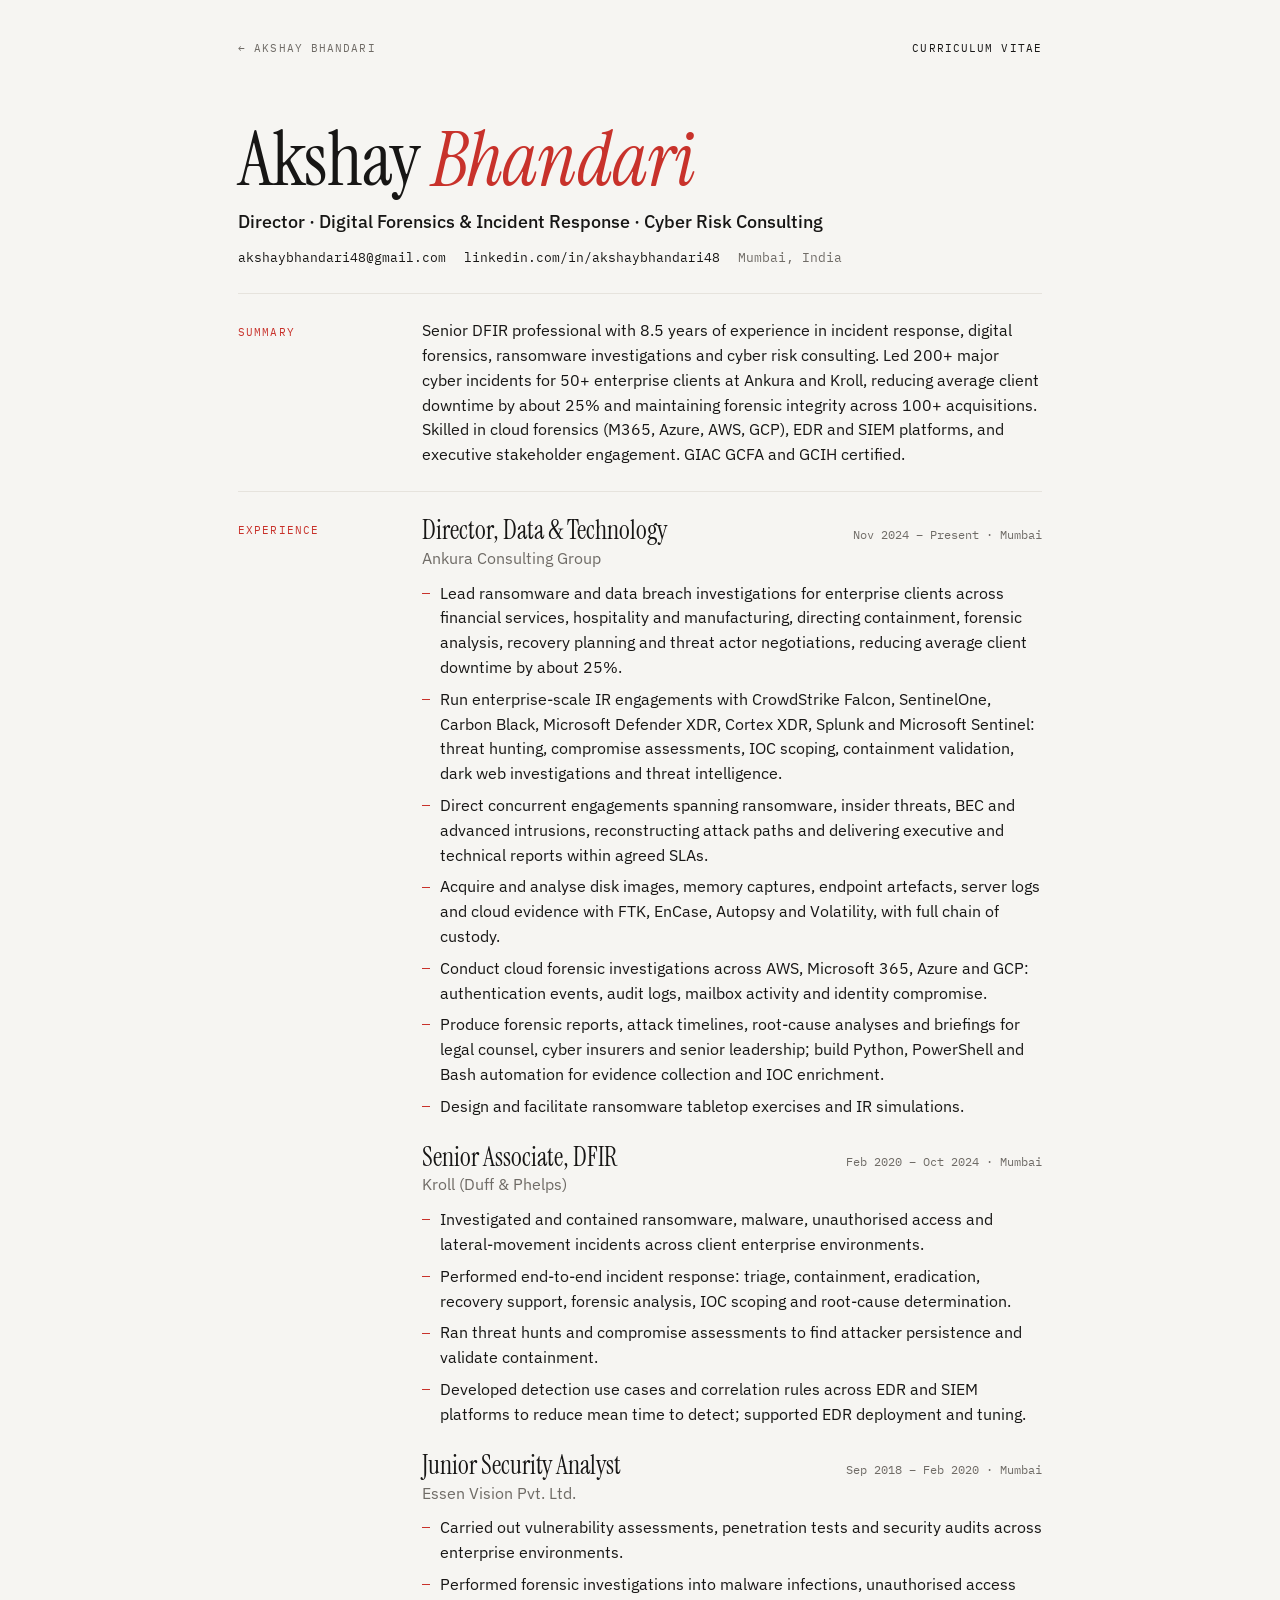
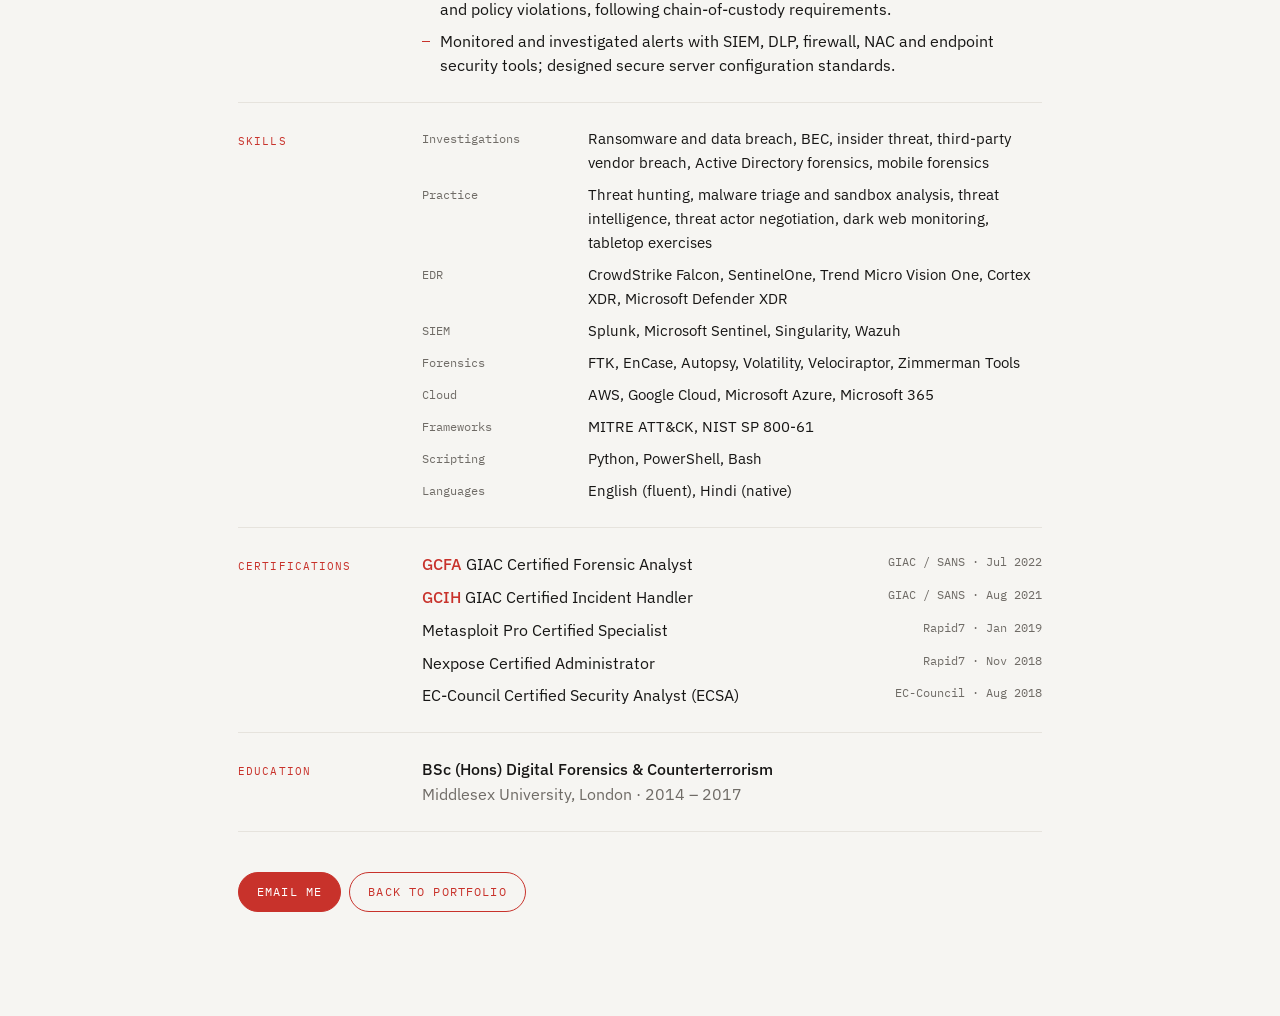
==== cv.html @ 9feb0d9c "Initial commit: personal DFIR portfolio site Co-Authored-By: Claude Opus 5.5 <noreply@anthropic.com>" ====
<!doctype html>
<html lang="en">
<head>
<meta charset="utf-8">
<meta name="viewport" content="width=device-width, initial-scale=1, viewport-fit=cover">
<title>Akshay Bhandari · CV</title>
<meta name="description" content="CV of Akshay Bhandari, Director, Digital Forensics & Incident Response.">
<link rel="icon" href="data:image/svg+xml,%3Csvg xmlns='http://www.w3.org/2000/svg' viewBox='0 0 64 64'%3E%3Crect width='64' height='64' rx='14' fill='%23c8322b'/%3E%3Ctext x='32' y='44' font-family='Georgia,serif' font-size='32' fill='%23fff' text-anchor='middle'%3EAB%3C/text%3E%3C/svg%3E">
<link rel="preconnect" href="https://fonts.googleapis.com">
<link rel="preconnect" href="https://fonts.gstatic.com" crossorigin>
<link rel="stylesheet" href="https://fonts.googleapis.com/css2?family=Instrument+Serif:ital@0;1&family=IBM+Plex+Mono:wght@400;500&family=IBM+Plex+Sans:wght@400;500&display=swap">
<link rel="stylesheet" href="css/tokens.css">
<link rel="stylesheet" href="css/base.css">
<style>
  /* CV page: one column, readable, prints cleanly */
  .cv { max-width: 860px; margin: 0 auto; padding-block: var(--space-4) var(--space-6); }
  .cv-nav { display: flex; justify-content: space-between; align-items: center; gap: 12px; font-family: var(--font-mono); font-size: var(--text-2xs); letter-spacing: .1em; text-transform: uppercase; }
  .cv-nav a { text-decoration: none; color: var(--muted); }
  .cv-nav a:hover { color: var(--fg); }
  .cv-head { margin-top: var(--space-5); padding-bottom: var(--space-3); border-bottom: 1px solid var(--line); }
  .cv-name { font-family: var(--font-display); font-weight: 400; font-size: clamp(44px, 7vw, 76px); line-height: 1; letter-spacing: -.01em; }
  .cv-name em { color: var(--accent); }
  .cv-title { margin-top: 10px; font-weight: 500; font-size: 18px; }
  .cv-contact { margin-top: 12px; display: flex; flex-wrap: wrap; gap: 6px 18px; font-family: var(--font-mono); font-size: 13px; color: var(--muted); }
  .cv-contact a { color: var(--fg); text-decoration: none; }
  .cv-contact a:hover { color: var(--accent); }
  .cv-section { display: grid; grid-template-columns: 160px minmax(0, 1fr); gap: var(--space-3); padding-block: var(--space-3); border-bottom: 1px solid var(--line); }
  .cv-section > h2 { font-family: var(--font-mono); font-weight: 400; font-size: var(--text-2xs); letter-spacing: .1em; text-transform: uppercase; color: var(--accent); padding-top: 6px; }
  .cv-section p, .cv-section li { font-size: 15.5px; line-height: 1.6; }
  .cv-role + .cv-role { margin-top: var(--space-3); }
  .cv-role-head { display: flex; justify-content: space-between; align-items: baseline; gap: 4px 16px; flex-wrap: wrap; }
  .cv-role h3 { font-family: var(--font-display); font-weight: 400; font-size: 26px; line-height: 1.15; }
  .cv-when { font-family: var(--font-mono); font-size: var(--text-xs); color: var(--muted); }
  .cv-org { color: var(--muted); font-size: 15px; }
  .cv-list { margin-top: 10px; padding: 0; list-style: none; display: grid; gap: 7px; }
  .cv-list li { position: relative; padding-left: 18px; }
  .cv-list li::before { content: ""; position: absolute; left: 0; top: .78em; width: 8px; height: 1px; background: var(--accent); }
  .cv-grid { display: grid; grid-template-columns: 150px minmax(0, 1fr); gap: 8px 16px; }
  .cv-grid dt { font-family: var(--font-mono); font-size: var(--text-xs); color: var(--muted); padding-top: 2px; }
  .cv-grid dd { margin: 0; font-size: 15px; }
  .cv-certs { padding: 0; list-style: none; display: grid; gap: 8px; }
  .cv-certs li { display: flex; justify-content: space-between; gap: 4px 16px; flex-wrap: wrap; }
  .cv-certs li span:last-child { font-family: var(--font-mono); font-size: var(--text-xs); color: var(--muted); }
  .cv-certs strong { font-weight: 500; color: var(--accent); }
  @media (max-width: 720px) {
    .cv-section { grid-template-columns: 1fr; gap: 8px; }
    .cv-grid { grid-template-columns: 1fr; gap: 2px; }
    .cv-grid dd { margin-bottom: 8px; }
  }
  @media print {
    .cv-nav, .cv-actions { display: none; }
    body { background: #fff; }
    .cv { padding-block: 0; }
  }
</style>
</head>
<body>
<div class="container cv">
  <nav class="cv-nav" aria-label="Back">
    <a href="index.html">← Akshay Bhandari</a>
    <span>Curriculum vitae</span>
  </nav>

  <header class="cv-head">
    <h1 class="cv-name">Akshay <em>Bhandari</em></h1>
    <p class="cv-title">Director · Digital Forensics &amp; Incident Response · Cyber Risk Consulting</p>
    <p class="cv-contact">
      <a href="mailto:akshaybhandari48@gmail.com">akshaybhandari48@gmail.com</a>
      <a href="https://www.linkedin.com/in/akshaybhandari48/" target="_blank" rel="noopener">linkedin.com/in/akshaybhandari48</a>
      <span>Mumbai, India</span>
    </p>
  </header>

  <section class="cv-section" aria-labelledby="cv-summary">
    <h2 id="cv-summary">Summary</h2>
    <p>Senior DFIR professional with 8.5 years of experience in incident response, digital forensics, ransomware investigations and cyber risk consulting. Led 200+ major cyber incidents for 50+ enterprise clients at Ankura and Kroll, reducing average client downtime by about 25% and maintaining forensic integrity across 100+ acquisitions. Skilled in cloud forensics (M365, Azure, AWS, GCP), EDR and SIEM platforms, and executive stakeholder engagement. GIAC GCFA and GCIH certified.</p>
  </section>

  <section class="cv-section" aria-labelledby="cv-experience">
    <h2 id="cv-experience">Experience</h2>
    <div>
      <div class="cv-role">
        <div class="cv-role-head"><h3>Director, Data &amp; Technology</h3><span class="cv-when">Nov 2024 – Present · Mumbai</span></div>
        <p class="cv-org">Ankura Consulting Group</p>
        <ul class="cv-list">
          <li>Lead ransomware and data breach investigations for enterprise clients across financial services, hospitality and manufacturing, directing containment, forensic analysis, recovery planning and threat actor negotiations, reducing average client downtime by about 25%.</li>
          <li>Run enterprise-scale IR engagements with CrowdStrike Falcon, SentinelOne, Carbon Black, Microsoft Defender XDR, Cortex XDR, Splunk and Microsoft Sentinel: threat hunting, compromise assessments, IOC scoping, containment validation, dark web investigations and threat intelligence.</li>
          <li>Direct concurrent engagements spanning ransomware, insider threats, BEC and advanced intrusions, reconstructing attack paths and delivering executive and technical reports within agreed SLAs.</li>
          <li>Acquire and analyse disk images, memory captures, endpoint artefacts, server logs and cloud evidence with FTK, EnCase, Autopsy and Volatility, with full chain of custody.</li>
          <li>Conduct cloud forensic investigations across AWS, Microsoft 365, Azure and GCP: authentication events, audit logs, mailbox activity and identity compromise.</li>
          <li>Produce forensic reports, attack timelines, root-cause analyses and briefings for legal counsel, cyber insurers and senior leadership; build Python, PowerShell and Bash automation for evidence collection and IOC enrichment.</li>
          <li>Design and facilitate ransomware tabletop exercises and IR simulations.</li>
        </ul>
      </div>
      <div class="cv-role">
        <div class="cv-role-head"><h3>Senior Associate, DFIR</h3><span class="cv-when">Feb 2020 – Oct 2024 · Mumbai</span></div>
        <p class="cv-org">Kroll (Duff &amp; Phelps)</p>
        <ul class="cv-list">
          <li>Investigated and contained ransomware, malware, unauthorised access and lateral-movement incidents across client enterprise environments.</li>
          <li>Performed end-to-end incident response: triage, containment, eradication, recovery support, forensic analysis, IOC scoping and root-cause determination.</li>
          <li>Ran threat hunts and compromise assessments to find attacker persistence and validate containment.</li>
          <li>Developed detection use cases and correlation rules across EDR and SIEM platforms to reduce mean time to detect; supported EDR deployment and tuning.</li>
        </ul>
      </div>
      <div class="cv-role">
        <div class="cv-role-head"><h3>Junior Security Analyst</h3><span class="cv-when">Sep 2018 – Feb 2020 · Mumbai</span></div>
        <p class="cv-org">Essen Vision Pvt. Ltd.</p>
        <ul class="cv-list">
          <li>Carried out vulnerability assessments, penetration tests and security audits across enterprise environments.</li>
          <li>Performed forensic investigations into malware infections, unauthorised access and policy violations, following chain-of-custody requirements.</li>
          <li>Monitored and investigated alerts with SIEM, DLP, firewall, NAC and endpoint security tools; designed secure server configuration standards.</li>
        </ul>
      </div>
    </div>
  </section>

  <section class="cv-section" aria-labelledby="cv-skills">
    <h2 id="cv-skills">Skills</h2>
    <dl class="cv-grid">
      <dt>Investigations</dt><dd>Ransomware and data breach, BEC, insider threat, third-party vendor breach, Active Directory forensics, mobile forensics</dd>
      <dt>Practice</dt><dd>Threat hunting, malware triage and sandbox analysis, threat intelligence, threat actor negotiation, dark web monitoring, tabletop exercises</dd>
      <dt>EDR</dt><dd>CrowdStrike Falcon, SentinelOne, Trend Micro Vision One, Cortex XDR, Microsoft Defender XDR</dd>
      <dt>SIEM</dt><dd>Splunk, Microsoft Sentinel, Singularity, Wazuh</dd>
      <dt>Forensics</dt><dd>FTK, EnCase, Autopsy, Volatility, Velociraptor, Zimmerman Tools</dd>
      <dt>Cloud</dt><dd>AWS, Google Cloud, Microsoft Azure, Microsoft 365</dd>
      <dt>Frameworks</dt><dd>MITRE ATT&amp;CK, NIST SP 800-61</dd>
      <dt>Scripting</dt><dd>Python, PowerShell, Bash</dd>
      <dt>Languages</dt><dd>English (fluent), Hindi (native)</dd>
    </dl>
  </section>

  <section class="cv-section" aria-labelledby="cv-certs">
    <h2 id="cv-certs">Certifications</h2>
    <ul class="cv-certs">
      <li><span><strong>GCFA</strong> GIAC Certified Forensic Analyst</span><span>GIAC / SANS · Jul 2022</span></li>
      <li><span><strong>GCIH</strong> GIAC Certified Incident Handler</span><span>GIAC / SANS · Aug 2021</span></li>
      <li><span>Metasploit Pro Certified Specialist</span><span>Rapid7 · Jan 2019</span></li>
      <li><span>Nexpose Certified Administrator</span><span>Rapid7 · Nov 2018</span></li>
      <li><span>EC-Council Certified Security Analyst (ECSA)</span><span>EC-Council · Aug 2018</span></li>
    </ul>
  </section>

  <section class="cv-section" aria-labelledby="cv-edu">
    <h2 id="cv-edu">Education</h2>
    <div>
      <p><strong style="font-weight:500">BSc (Hons) Digital Forensics &amp; Counterterrorism</strong></p>
      <p class="cv-org">Middlesex University, London · 2014 – 2017</p>
    </div>
  </section>

  <div class="cta-row cv-actions" style="margin-top: var(--space-4)">
    <a class="btn btn-primary" href="mailto:akshaybhandari48@gmail.com">Email me</a>
    <a class="btn" href="index.html">Back to portfolio</a>
  </div>
</div>
</body>
</html>
---- css/tokens.css ----
/* ==========================================================
   Design tokens
   Change the look of the whole site from this one file.
   ========================================================== */

:root {
  /* ---------- Type ---------- */
  --font-display: "Instrument Serif", "Iowan Old Style", "Times New Roman", serif;
  --font-body: "IBM Plex Sans", -apple-system, "Segoe UI", Roboto, sans-serif;
  --font-mono: "IBM Plex Mono", ui-monospace, "SF Mono", Menlo, monospace;

  --text-2xs: 11px;                        /* mono labels, chips */
  --text-xs: 12px;                         /* footer, small meta */
  --text-sm: 13.5px;                       /* hero corner notes */
  --text-base: 16px;                       /* body copy */
  --text-lg: 19px;                         /* lead paragraphs */
  --text-xl: clamp(28px, 3.2vw, 40px);     /* section statements */
  --text-2xl: clamp(40px, 6vw, 80px);      /* contact headline */
  --text-hero: clamp(52px, 10.5vw, 164px); /* the big name in the hero */
  --text-corner: clamp(22px, 2.3vw, 30px); /* hero corner sentences */

  --leading-tight: 1.05;
  --leading-snug: 1.25;
  --leading-body: 1.6;

  /* ---------- Space & shape ---------- */
  --gutter: 28px;
  --space-1: 8px;
  --space-2: 16px;
  --space-3: 24px;
  --space-4: 40px;
  --space-5: 64px;
  --space-6: 104px;
  --maxw: 1200px;
  --radius: 12px;

  /* ---------- Hero / badge (read by js/lanyard.js) ---------- */
  --stage-h: 700px;
  --badge-w: 200px;
  --anchor-x: 0.56;   /* where the lanyard hangs from, 0 = left edge, 1 = right edge */

  /* ---------- Metal parts (same in every palette) ---------- */
  --metal-hi: #f2f3f7;
  --metal-mid: #a9aab7;
  --metal-lo: #6c6d7c;

  /* ---------- Palette: Evidence tape (light, used in light and dark mode) ---------- */
  color-scheme: light;
  --bg: #f6f5f2;
  --surface: #ffffff;
  --fg: #171615;
  --muted: #6f6b66;
  --line: #e6e3dd;
  --accent: #c8322b;        /* evidence-bag red */
  --strap: #c8322b;         /* red lanyard, like evidence tape */
  --strap-hi: #e2645d;
  --card: #ffffff;
  --card-fg: #171615;
  --card-muted: #8a857e;
  --card-line: #ece9e3;
  --card-accent: #c8322b;
  --sleeve: rgba(255, 255, 255, 0.62);
  --sleeve-edge: rgba(23, 22, 21, 0.12);
  --shadow: rgba(23, 22, 21, 0.24);
  --rope-shadow: 0.16;      /* strength of the straps' shadow on the wall */
  --code-bg: #1b1a19;
}

@media (max-width: 720px) {
  :root {
    --gutter: 16px;
    --stage-h: 580px;
    --badge-w: 168px;
    --anchor-x: 0.72;
    --space-6: 72px;
  }
}
---- css/base.css ----
/* Base: reset, page defaults, shared helpers */

*, *::before, *::after { box-sizing: border-box; }
html { -webkit-text-size-adjust: 100%; }
html, body { overflow-x: clip; }  /* clip, not hidden: hidden breaks position: sticky */
html { scroll-behavior: smooth; }
@media (prefers-reduced-motion: reduce) { html { scroll-behavior: auto; } }
main:focus { outline: none; }
body {
  margin: 0;
  background: var(--bg);
  color: var(--fg);
  font-family: var(--font-body);
  font-size: var(--text-base);
  line-height: var(--leading-body);
  -webkit-font-smoothing: antialiased;
  transition: background-color .3s, color .3s;
}
img, svg { max-width: 100%; }
h1, h2, h3, p, dl, dd, ul { margin: 0; }
ul { padding: 0; list-style: none; }

a { color: inherit; text-decoration-thickness: 1px; text-underline-offset: 3px; }
a:hover { color: var(--accent); }
:focus-visible { outline: 2px solid var(--accent); outline-offset: 3px; border-radius: 2px; }

.container {
  max-width: var(--maxw);
  margin-inline: auto;
  padding-left: max(var(--gutter), env(safe-area-inset-left, 0px));
  padding-right: max(var(--gutter), env(safe-area-inset-right, 0px));
}

.label {
  font-family: var(--font-mono);
  font-size: var(--text-2xs);
  letter-spacing: .1em;
  text-transform: uppercase;
  color: var(--muted);
}

/* Skip link: hidden until a keyboard user tabs to it */
.skip-link {
  position: fixed; top: 12px; left: 12px; z-index: 1000;
  padding: 8px 14px; border-radius: 99px;
  background: var(--fg); color: var(--bg);
  font-family: var(--font-mono); font-size: var(--text-xs);
  letter-spacing: .06em; text-decoration: none;
  transform: translateY(-200%);
}
.skip-link:focus { transform: none; }
.skip-link:hover { color: var(--bg); }

.visually-hidden {
  position: absolute; width: 1px; height: 1px; overflow: hidden;
  clip: rect(0 0 0 0); white-space: nowrap;
}

/* Buttons (used in the hero, Contact and the CV page) */
.cta-row { display: flex; flex-wrap: wrap; gap: 8px; margin-top: 4px; }
.btn {
  display: inline-flex; align-items: center; justify-content: center;
  padding: 10px 18px; border-radius: 99px;
  border: 1px solid var(--accent);
  font-family: var(--font-mono); font-size: 11.5px; letter-spacing: .1em; text-transform: uppercase;
  color: var(--accent); background: transparent; text-decoration: none;
  transition: background-color .2s, color .2s, transform .2s;
}
.btn:hover { background: color-mix(in srgb, var(--accent) 10%, transparent); color: var(--accent); }
.btn:active { transform: scale(.97); }
.btn-primary { background: var(--accent); color: #fff; }
.btn-primary:hover { background: color-mix(in srgb, var(--accent) 85%, #000); color: #fff; }
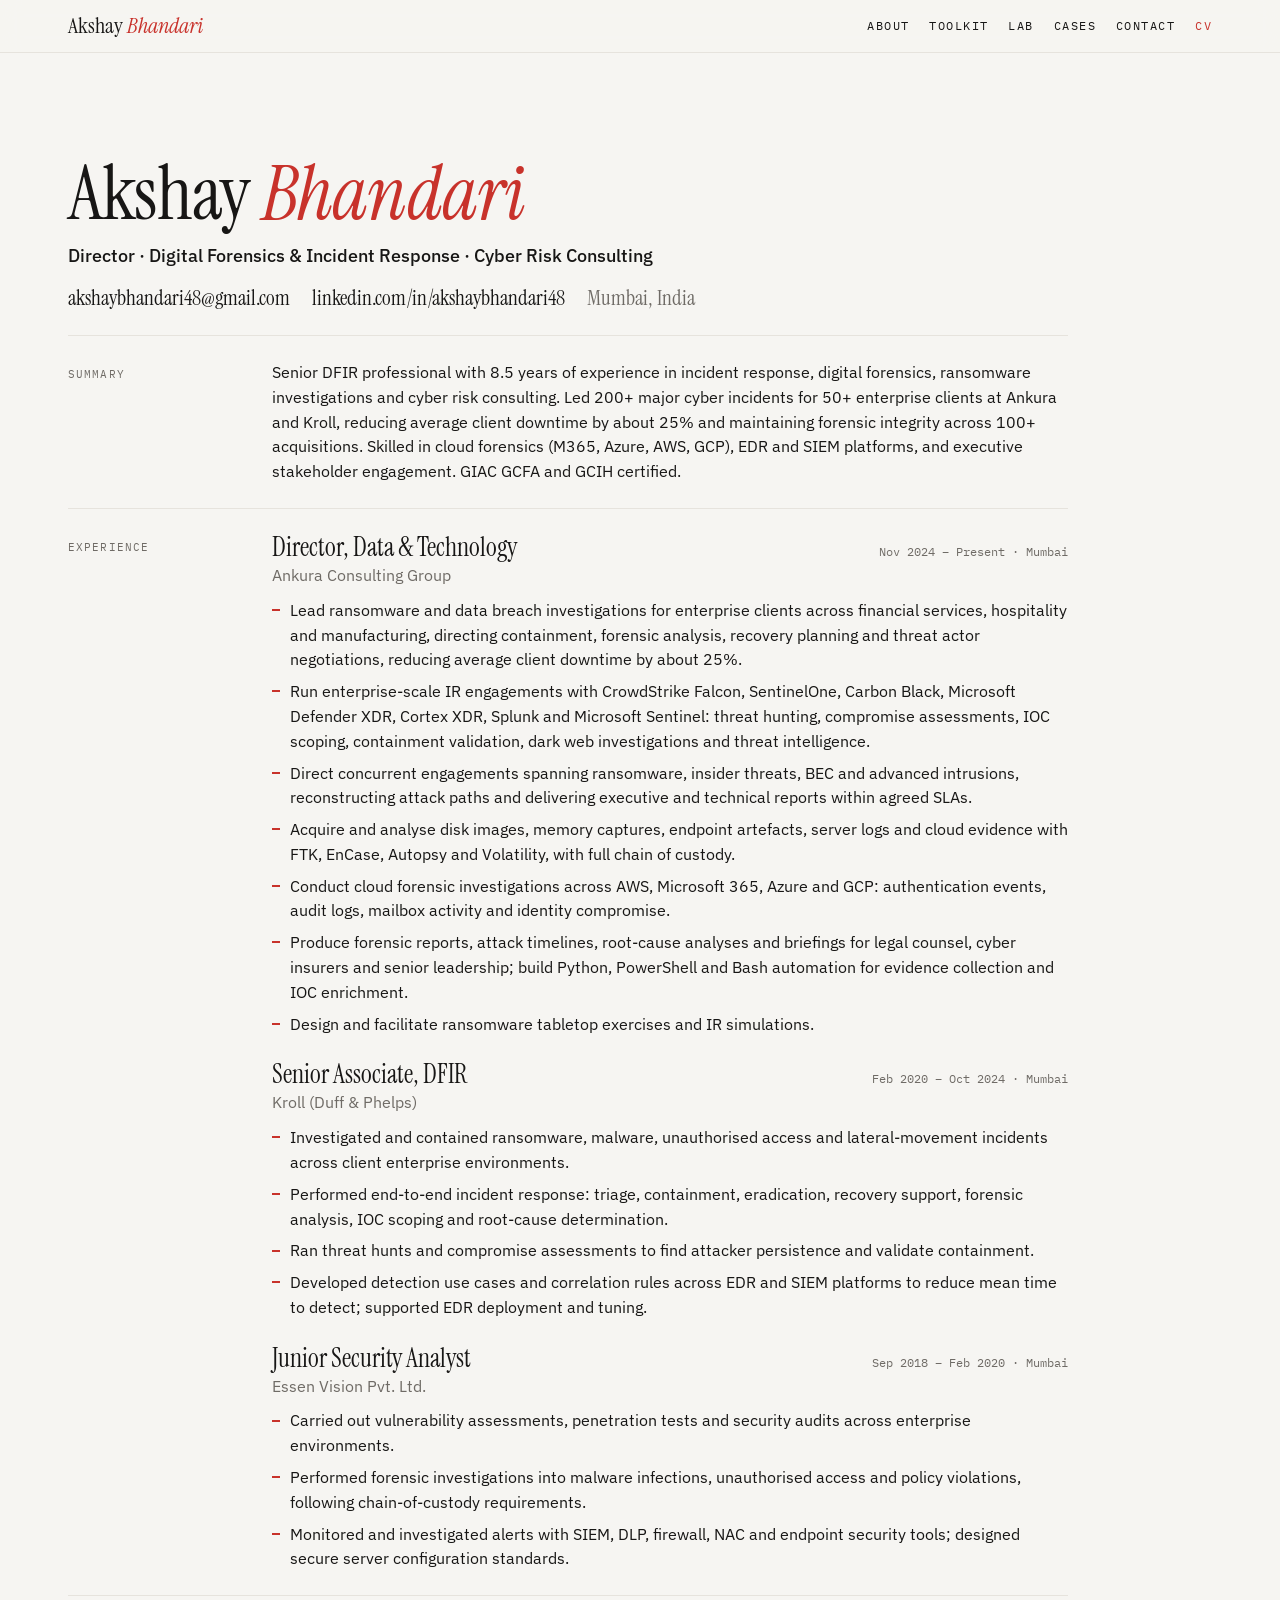
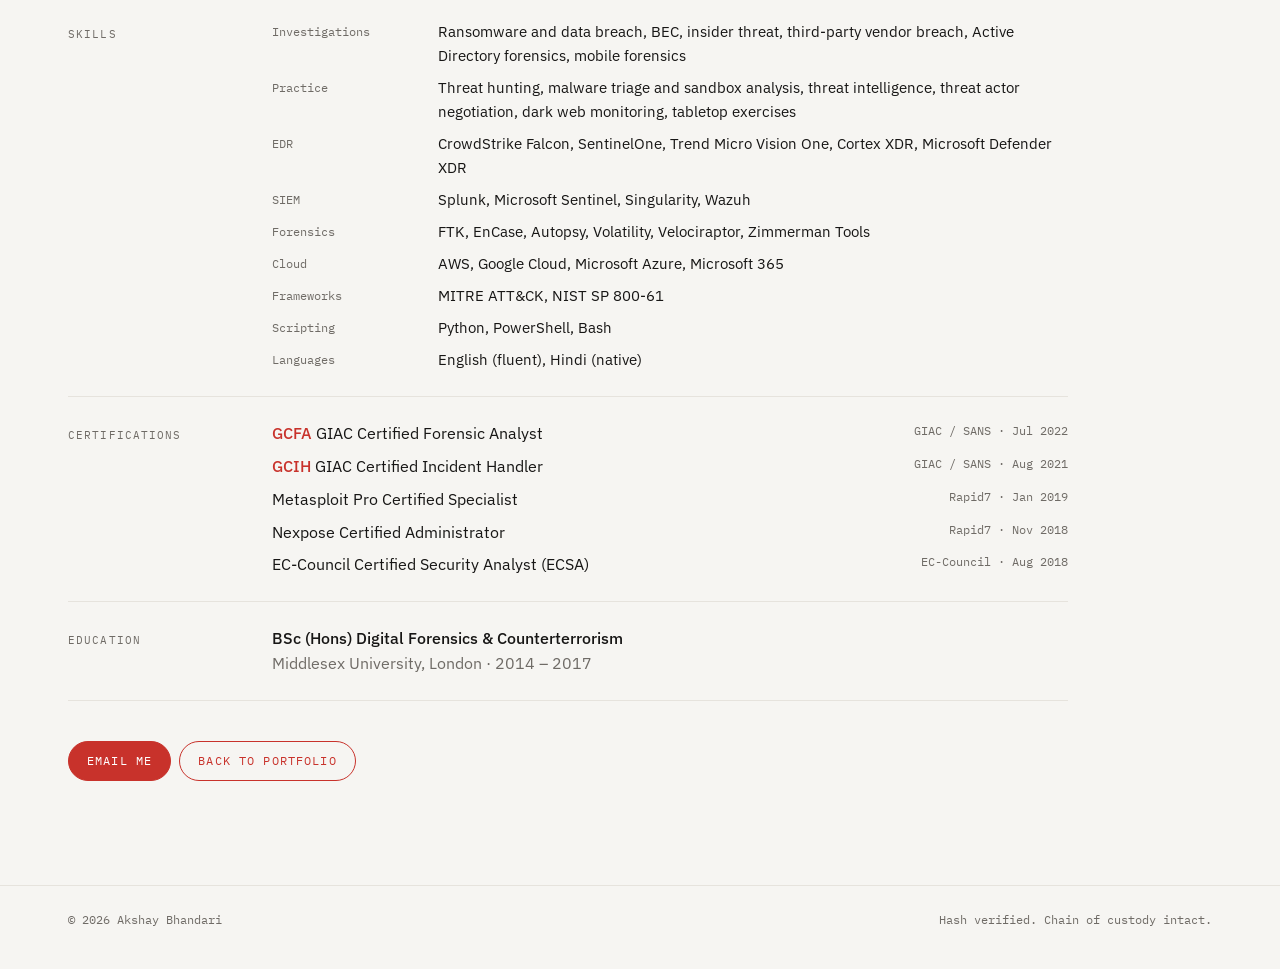
==== commit 4ef2a2b8: "Fix layout and font issues across the site, desktop and phone - Name: raised so the "y" no longer ru" ====
--- a/cv.html
+++ b/cv.html
@@ -11,9 +11,11 @@
 <link rel="stylesheet" href="https://fonts.googleapis.com/css2?family=Instrument+Serif:ital@0;1&family=IBM+Plex+Mono:wght@400;500&family=IBM+Plex+Sans:wght@400;500&display=swap">
 <link rel="stylesheet" href="css/tokens.css">
 <link rel="stylesheet" href="css/base.css">
+<link rel="stylesheet" href="css/chrome.css">
 <style>
   /* CV page: one column, readable, prints cleanly */
-  .cv { max-width: 860px; margin: 0 auto; padding-block: var(--space-4) var(--space-6); }
+  .cv { padding-block: var(--space-4) var(--space-6); }   /* same width and left edge as the top bar */
+  .cv > * { max-width: 1000px; }
   .cv-nav { display: flex; justify-content: space-between; align-items: center; gap: 12px; font-family: var(--font-mono); font-size: var(--text-2xs); letter-spacing: .1em; text-transform: uppercase; }
   .cv-nav a { text-decoration: none; color: var(--muted); }
   .cv-nav a:hover { color: var(--fg); }
@@ -21,11 +23,11 @@
   .cv-name { font-family: var(--font-display); font-weight: 400; font-size: clamp(44px, 7vw, 76px); line-height: 1; letter-spacing: -.01em; }
   .cv-name em { color: var(--accent); }
   .cv-title { margin-top: 10px; font-weight: 500; font-size: 18px; }
-  .cv-contact { margin-top: 12px; display: flex; flex-wrap: wrap; gap: 6px 18px; font-family: var(--font-mono); font-size: 13px; color: var(--muted); }
+  .cv-contact { margin-top: 14px; display: flex; flex-wrap: wrap; gap: 6px 22px; font-family: var(--font-display); font-size: 21px; line-height: 1.25; color: var(--muted); }  /* same serif as the homepage contact details */
   .cv-contact a { color: var(--fg); text-decoration: none; }
   .cv-contact a:hover { color: var(--accent); }
-  .cv-section { display: grid; grid-template-columns: 160px minmax(0, 1fr); gap: var(--space-3); padding-block: var(--space-3); border-bottom: 1px solid var(--line); }
-  .cv-section > h2 { font-family: var(--font-mono); font-weight: 400; font-size: var(--text-2xs); letter-spacing: .1em; text-transform: uppercase; color: var(--accent); padding-top: 6px; }
+  .cv-section { display: grid; grid-template-columns: 180px minmax(0, 1fr); gap: var(--space-3); padding-block: var(--space-3); border-bottom: 1px solid var(--line); }
+  .cv-section > h2 { font-family: var(--font-mono); font-weight: 400; font-size: var(--text-2xs); letter-spacing: .1em; text-transform: uppercase; color: var(--muted); padding-top: 6px; }
   .cv-section p, .cv-section li { font-size: 15.5px; line-height: 1.6; }
   .cv-role + .cv-role { margin-top: var(--space-3); }
   .cv-role-head { display: flex; justify-content: space-between; align-items: baseline; gap: 4px 16px; flex-wrap: wrap; }
@@ -34,7 +36,7 @@
   .cv-org { color: var(--muted); font-size: 15px; }
   .cv-list { margin-top: 10px; padding: 0; list-style: none; display: grid; gap: 7px; }
   .cv-list li { position: relative; padding-left: 18px; }
-  .cv-list li::before { content: ""; position: absolute; left: 0; top: .78em; width: 8px; height: 1px; background: var(--accent); }
+  .cv-list li::before { content: ""; position: absolute; left: 0; top: .72em; width: 8px; height: 2px; background: var(--accent); }
   .cv-grid { display: grid; grid-template-columns: 150px minmax(0, 1fr); gap: 8px 16px; }
   .cv-grid dt { font-family: var(--font-mono); font-size: var(--text-xs); color: var(--muted); padding-top: 2px; }
   .cv-grid dd { margin: 0; font-size: 15px; }
@@ -43,7 +45,7 @@
   .cv-certs li span:last-child { font-family: var(--font-mono); font-size: var(--text-xs); color: var(--muted); }
   .cv-certs strong { font-weight: 500; color: var(--accent); }
   @media (max-width: 720px) {
-    .cv-section { grid-template-columns: 1fr; gap: 8px; }
+    .cv-section { grid-template-columns: minmax(0, 1fr); gap: 8px; }
     .cv-grid { grid-template-columns: 1fr; gap: 2px; }
     .cv-grid dd { margin-bottom: 8px; }
   }
@@ -55,12 +57,21 @@
 </style>
 </head>
 <body>
+<nav class="topbar is-static" id="topbar" aria-label="Sections">
+  <div class="container topbar-inner">
+    <a class="topbar-name" href="index.html">Akshay <em>Bhandari</em></a>
+    <div class="topbar-links">
+      <a href="index.html#about">About</a>
+      <a href="index.html#toolkit">Toolkit</a>
+      <a href="index.html#projects">Lab</a>
+      <a href="index.html#cases">Cases</a>
+      <a href="index.html#contact">Contact</a>
+      <a href="cv.html" aria-current="page">CV</a>
+    </div>
+  </div>
+</nav>
+
 <div class="container cv">
-  <nav class="cv-nav" aria-label="Back">
-    <a href="index.html">← Akshay Bhandari</a>
-    <span>Curriculum vitae</span>
-  </nav>
-
   <header class="cv-head">
     <h1 class="cv-name">Akshay <em>Bhandari</em></h1>
     <p class="cv-title">Director · Digital Forensics &amp; Incident Response · Cyber Risk Consulting</p>
@@ -153,5 +164,11 @@
     <a class="btn" href="index.html">Back to portfolio</a>
   </div>
 </div>
+<footer class="footer">
+  <div class="container">
+    <span>© 2026 Akshay Bhandari</span>
+    <span>Hash verified. Chain of custody intact.</span>
+  </div>
+</footer>
 </body>
 </html>
--- a/css/tokens.css
+++ b/css/tokens.css
@@ -70,8 +70,8 @@
   :root {
     --gutter: 16px;
     --stage-h: 580px;
-    --badge-w: 168px;
-    --anchor-x: 0.72;
+    --badge-w: 156px;
+    --anchor-x: 0.75;   /* badge sits in the right half, clear of the text and menu */
     --space-6: 72px;
   }
 }
--- a/css/chrome.css
+++ b/css/chrome.css
@@ -0,0 +1,54 @@
+/* Site chrome shared by every page: the top bar and the footer.
+   On the homepage the bar slides in once the hero is off screen (js/main.js
+   adds .is-visible); every other page shows it all the time (.is-static). */
+
+/* ---------- Top bar: slides in once the hero is off screen (js/main.js adds .is-visible) ---------- */
+.topbar {
+  position: fixed; inset: 0 0 auto 0; z-index: 50;
+  background: color-mix(in srgb, var(--bg) 86%, transparent);
+  -webkit-backdrop-filter: blur(10px);
+          backdrop-filter: blur(10px);
+  border-bottom: 1px solid var(--line);
+  transform: translateY(-100%);
+  visibility: hidden;
+  transition: transform .35s cubic-bezier(.2, .7, .2, 1), visibility 0s linear .35s;
+}
+.topbar.is-visible { transform: none; visibility: visible; transition-delay: 0s; }
+.topbar-inner { display: flex; justify-content: space-between; align-items: center; gap: var(--space-2); height: 52px; }
+.topbar-name { font-family: var(--font-display); font-size: 22px; line-height: 1; text-decoration: none; white-space: nowrap; }
+.topbar-name em { color: var(--accent); }
+.topbar-links { display: flex; gap: 20px; }
+.topbar-links a {
+  font-family: var(--font-mono); font-size: 12px;
+  letter-spacing: .12em; text-transform: uppercase; text-decoration: none;
+}
+@media (max-width: 720px) {
+  .topbar-links { gap: 14px; }
+  .topbar-links a { font-size: 11px; }
+}
+@media (max-width: 420px) {
+  .topbar-name { display: none; }
+  .topbar-inner { justify-content: center; }
+}
+@media (prefers-reduced-motion: reduce) {
+  .topbar { transition: visibility 0s; }
+}
+
+.topbar.is-static { transform: none; visibility: visible; transition: none; }
+body:has(.topbar.is-static) { padding-top: 52px; }
+.topbar-links a[aria-current] { color: var(--accent); }
+
+/* ---------- Footer ---------- */
+.footer {
+  border-top: 1px solid var(--line);
+  padding-block: var(--space-3) var(--space-4);
+}
+.footer .container {
+  display: flex; justify-content: space-between; flex-wrap: wrap; gap: 12px;
+  font-family: var(--font-mono); font-size: var(--text-xs); color: var(--muted);
+}
+
+@media print {
+  .topbar, .footer { display: none; }
+  body:has(.topbar.is-static) { padding-top: 0; }
+}
